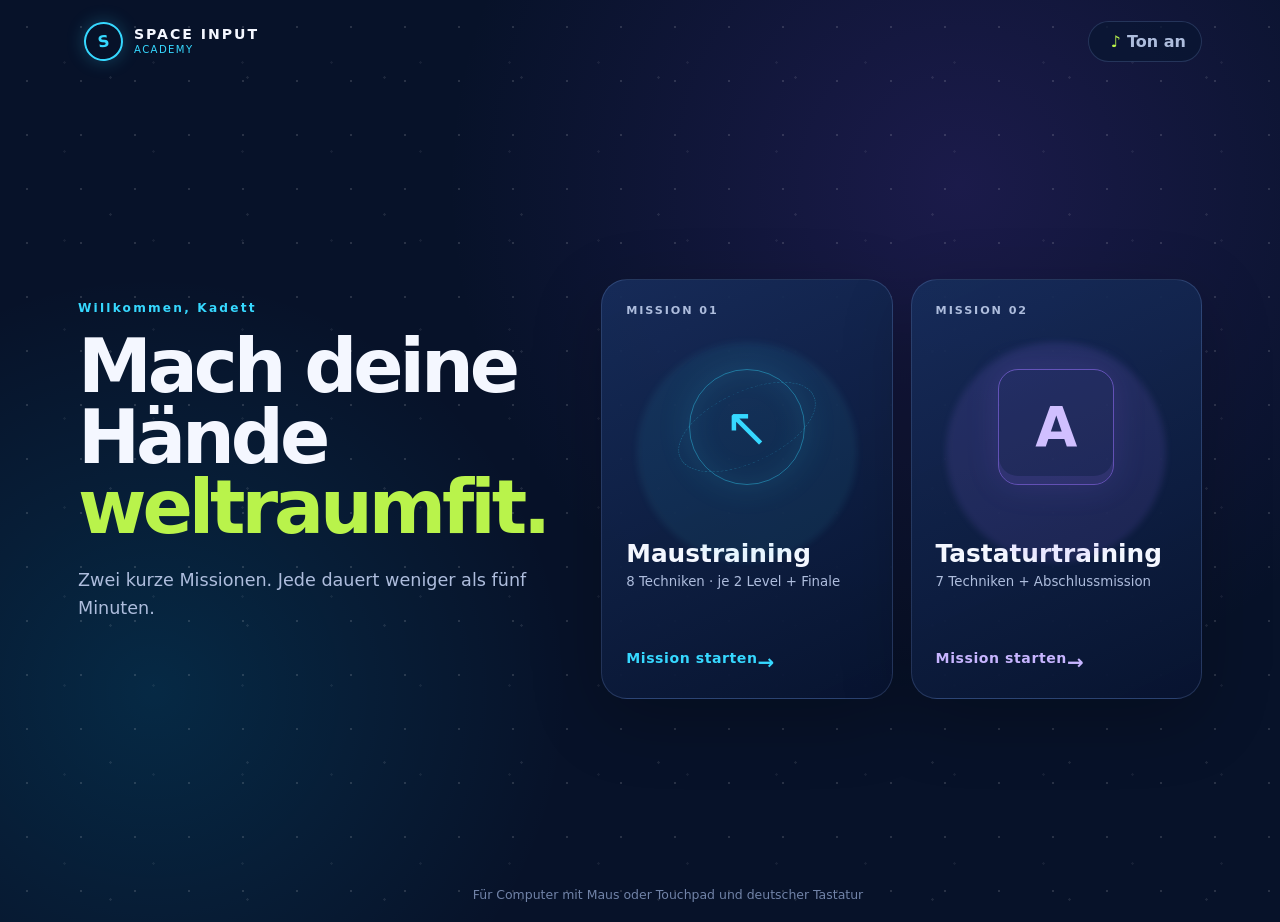
==== spaceacademy/index.html @ 89d20d67 "add space input academy" ====
<!doctype html>
<html lang="de">
<head>
  <meta charset="utf-8">
  <meta name="viewport" content="width=device-width, initial-scale=1">
  <meta name="theme-color" content="#08132e">
  <meta name="description" content="Spielerisches Maus- und Tastaturtraining im Weltraum für Kinder von 10 bis 12 Jahren.">
  <title>Space Input Academy</title>
  <link rel="stylesheet" href="styles.css">
</head>
<body>
  <div class="stars" aria-hidden="true"></div>
  <header class="topbar">
    <button class="brand" id="homeButton" aria-label="Zur Startseite">
      <span class="brand-mark">S</span>
      <span><strong>SPACE INPUT</strong><small>ACADEMY</small></span>
    </button>
    <button class="sound-button" id="soundButton" aria-pressed="false">
      <span id="soundIcon">♪</span><span id="soundLabel">Ton an</span>
    </button>
  </header>

  <main id="app" tabindex="-1">
    <section class="screen home-screen" id="homeScreen">
      <div class="mission-copy">
        <span class="eyebrow">Willkommen, Kadett</span>
        <h1>Mach deine Hände<br><em>weltraumfit.</em></h1>
        <p>Zwei kurze Missionen. Jede dauert weniger als fünf Minuten.</p>
        <div class="best-row" id="bestRow"></div>
      </div>
      <div class="mission-grid">
        <button class="mission-card mouse-card" data-start="mouse">
          <span class="card-number">MISSION 01</span>
          <span class="orbit-icon"><span>↖</span></span>
          <strong>Maustraining</strong>
          <small>8 Techniken · je 2 Level + Finale</small>
          <span class="launch">Mission starten <b>→</b></span>
        </button>
        <button class="mission-card keyboard-card" data-start="keyboard">
          <span class="card-number">MISSION 02</span>
          <span class="key-icon">A</span>
          <strong>Tastaturtraining</strong>
          <small>7 Techniken + Abschlussmission</small>
          <span class="launch">Mission starten <b>→</b></span>
        </button>
      </div>
      <p class="desktop-note">Für Computer mit Maus oder Touchpad und deutscher Tastatur</p>
    </section>

    <section class="screen game-screen hidden" id="gameScreen" aria-live="polite">
      <div class="game-head">
        <button class="exit-button" id="exitButton">← Beenden</button>
        <div class="progress-wrap">
          <div class="progress-label"><span id="missionName">Mission</span><span id="stepLabel">1 / 7</span></div>
          <div class="progress"><span id="progressBar"></span></div>
        </div>
        <div class="timer" aria-label="Verstrichene Zeit"><span>◷</span> <b id="timer">00:00</b></div>
      </div>
      <div class="instruction-panel">
        <span class="instruction-icon" id="instructionIcon">↖</span>
        <div class="instruction-copy">
          <span class="eyebrow" id="skillLabel">AUFGABE</span>
          <h2 id="instruction">Bereit?</h2>
          <button class="howto-button" id="helpButton" aria-label="Erklärung erneut öffnen">
            <span id="howToSymbol">ⓘ</span><span id="howToText">So geht's</span>
          </button>
        </div>
      </div>
      <div class="playfield" id="playfield"></div>
      <div class="feedback" id="feedback" role="status"></div>
    </section>

    <section class="screen result-screen hidden" id="resultScreen">
      <div class="result-badge" id="resultBadge">★</div>
      <span class="eyebrow">MISSION GESCHAFFT</span>
      <h1 id="resultTitle">Stark geflogen!</h1>
      <p id="resultText"></p>
      <div class="result-stats">
        <div><strong id="resultScore">0</strong><span>Punkte</span></div>
        <div><strong id="resultAccuracy">0 %</strong><span>Genauigkeit</span></div>
        <div><strong id="resultTime">00:00</strong><span>Zeit</span></div>
      </div>
      <div class="result-actions">
        <button class="primary-button" id="replayButton">Noch einmal</button>
        <button class="secondary-button" id="resultHomeButton">Andere Mission</button>
      </div>
    </section>
  </main>

  <template id="continueTemplate">
    <button class="next-button">Weiter <span>→</span></button>
  </template>
  <script src="app.js"></script>
</body>
</html>
---- spaceacademy/styles.css ----
:root {
  color-scheme: dark;
  --navy: #071229;
  --panel: rgba(10, 25, 57, .9);
  --line: rgba(150, 188, 255, .19);
  --text: #f4f7ff;
  --muted: #aebddd;
  --cyan: #36d8ff;
  --purple: #9c73ff;
  --lime: #b9f34b;
  --pink: #ff6ec7;
  --danger: #ff6b80;
}
* { box-sizing: border-box; }
html, body { min-height: 100%; }
body {
  margin: 0;
  font-family: Inter, ui-sans-serif, system-ui, -apple-system, BlinkMacSystemFont, "Segoe UI", sans-serif;
  color: var(--text);
  background:
    radial-gradient(circle at 75% 20%, rgba(91, 54, 180, .24), transparent 32rem),
    radial-gradient(circle at 12% 75%, rgba(0, 198, 255, .13), transparent 26rem),
    var(--navy);
  overflow-x: hidden;
}
button, input { font: inherit; }
button { color: inherit; }
button:focus-visible, input:focus-visible { outline: 3px solid var(--lime); outline-offset: 3px; }
.stars, .stars::before, .stars::after {
  position: fixed; inset: 0; pointer-events: none; content: "";
  background-image: radial-gradient(circle, rgba(255,255,255,.78) 1px, transparent 1.5px);
  background-size: 54px 54px;
  opacity: .18;
}
.stars::before { transform: translate(20px, 18px); background-size: 89px 89px; opacity: .45; }
.stars::after { transform: translate(42px, 9px); background-size: 137px 137px; opacity: .65; }
.topbar {
  position: relative; z-index: 5; height: 82px; display: flex; align-items: center; justify-content: space-between;
  max-width: 1180px; margin: auto; padding: 0 28px;
}
.brand { display: flex; gap: 11px; align-items: center; border: 0; background: transparent; cursor: pointer; text-align: left; }
.brand-mark {
  display: grid; place-items: center; width: 39px; height: 39px; border: 2px solid var(--cyan); border-radius: 50%;
  font-weight: 900; color: var(--cyan); box-shadow: 0 0 18px rgba(54,216,255,.25); transform: rotate(-9deg);
}
.brand strong, .brand small { display: block; letter-spacing: .14em; line-height: 1.05; }
.brand strong { font-size: .88rem; } .brand small { font-size: .63rem; color: var(--cyan); margin-top: 3px; }
.sound-button, .exit-button {
  border: 1px solid var(--line); background: rgba(9, 22, 51, .78); border-radius: 999px; padding: 10px 15px;
  cursor: pointer; color: var(--muted); font-weight: 700;
}
.sound-button:hover, .exit-button:hover { color: white; border-color: rgba(185,243,75,.5); }
.sound-button span:first-child { display: inline-grid; place-items: center; width: 23px; color: var(--lime); }
main { position: relative; z-index: 1; max-width: 1180px; margin: auto; padding: 22px 28px 48px; }
.hidden { display: none !important; }
.home-screen { min-height: calc(100vh - 130px); display: grid; grid-template-columns: .8fr 1.2fr; align-items: center; gap: 54px; }
.eyebrow { color: var(--cyan); letter-spacing: .18em; font-weight: 900; font-size: .76rem; }
h1 { font-size: clamp(2.7rem, 5.8vw, 5.3rem); line-height: .95; letter-spacing: -.055em; margin: 16px 0 22px; }
h1 em { font-style: normal; color: var(--lime); }
.mission-copy > p { color: var(--muted); font-size: 1.1rem; line-height: 1.6; max-width: 34rem; }
.best-row { display: flex; flex-wrap: wrap; gap: 10px; margin-top: 26px; min-height: 33px; }
.best-pill { padding: 7px 11px; border: 1px solid var(--line); border-radius: 8px; color: var(--muted); font-size: .8rem; }
.mission-grid { display: grid; grid-template-columns: 1fr 1fr; gap: 18px; perspective: 900px; }
.mission-card {
  min-height: 420px; border: 1px solid var(--line); border-radius: 26px; padding: 24px; text-align: left; cursor: pointer;
  background: linear-gradient(155deg, rgba(23, 45, 91, .92), rgba(8, 20, 48, .95));
  box-shadow: 0 20px 70px rgba(0,0,0,.24); display: flex; flex-direction: column; transition: transform .2s, border-color .2s;
  position: relative; overflow: hidden;
}
.mission-card::before { content: ""; position: absolute; width: 220px; height: 220px; border-radius: 50%; top: 62px; left: 50%; transform: translateX(-50%); background: rgba(54,216,255,.07); filter: blur(3px); }
.keyboard-card::before { background: rgba(156,115,255,.12); }
.mission-card:hover { transform: translateY(-7px); border-color: var(--cyan); }
.keyboard-card:hover { border-color: var(--purple); }
.card-number { font-weight: 900; font-size: .7rem; letter-spacing: .17em; color: var(--muted); }
.orbit-icon, .key-icon {
  align-self: center; margin: 52px auto 54px; width: 116px; height: 116px; display: grid; place-items: center;
  border: 1px solid rgba(54,216,255,.42); border-radius: 50%; font-size: 3.4rem; color: var(--cyan); box-shadow: inset 0 0 30px rgba(54,216,255,.1), 0 0 34px rgba(54,216,255,.13);
}
.orbit-icon { position: relative; }
.orbit-icon::after { content: ""; position: absolute; inset: -17px; border: 1px dashed rgba(54,216,255,.28); border-radius: 50%; transform: rotate(-25deg) scaleY(.48); }
.key-icon { border-radius: 20px; color: #d8caff; border-color: rgba(156,115,255,.55); font-weight: 900; box-shadow: inset 0 -8px 0 rgba(156,115,255,.12), 0 0 34px rgba(156,115,255,.14); }
.mission-card strong { font-size: 1.55rem; }.mission-card small { color: var(--muted); margin-top: 6px; }
.launch { margin-top: auto; color: var(--cyan); font-size: .88rem; font-weight: 900; letter-spacing: .04em; }
.keyboard-card .launch { color: #c7b5ff; }.launch b { float: right; font-size: 1.25rem; }
.desktop-note { position: absolute; bottom: 8px; grid-column: 1 / -1; width: 100%; text-align: center; color: #7183a8; font-size: .78rem; }
.game-screen { min-height: calc(100vh - 120px); }
.game-head { display: grid; grid-template-columns: 130px 1fr 110px; gap: 24px; align-items: center; }
.progress-wrap { max-width: 620px; width: 100%; margin: auto; }
.progress-label { display: flex; justify-content: space-between; color: var(--muted); font-size: .72rem; font-weight: 800; letter-spacing: .08em; margin-bottom: 8px; }
.progress { height: 5px; border-radius: 99px; background: rgba(255,255,255,.09); overflow: hidden; }
.progress span { display: block; width: 0; height: 100%; background: linear-gradient(90deg, var(--cyan), var(--lime)); transition: width .35s ease; }
.timer { color: var(--muted); text-align: right; font-variant-numeric: tabular-nums; }.timer span { color: var(--cyan); }
.instruction-panel { min-height: 126px; display: flex; justify-content: center; align-items: center; gap: 16px; text-align: left; padding: 14px 0; }
.instruction-icon { width: 48px; height: 48px; border: 1px solid var(--line); border-radius: 13px; display: grid; place-items: center; color: var(--lime); font-size: 1.35rem; }
.instruction-panel h2 { font-size: clamp(1.15rem, 2.5vw, 1.65rem); margin: 5px 0 0; }
.instruction-copy { max-width: 780px; }
.howto-button { display: flex; align-items: center; gap: 7px; margin-top: 7px; padding: 0; border: 0; background: transparent; color: var(--muted); font-size: .78rem; cursor: pointer; text-align: left; }
.howto-button:hover { color: var(--cyan); }
.howto-button span:first-child { color: var(--cyan); font-size: .95rem; }
.playfield {
  position: relative; min-height: 490px; max-height: 62vh; overflow: hidden; border: 1px solid var(--line); border-radius: 26px;
  background: radial-gradient(circle at 50% 90%, rgba(32,78,145,.45), transparent 43%), rgba(5, 14, 35, .88);
  box-shadow: inset 0 0 60px rgba(0,0,0,.22); user-select: none;
}
.feedback { min-height: 44px; text-align: center; padding: 12px; color: var(--muted); font-weight: 800; }
.feedback.good { color: var(--lime); }.feedback.bad { color: #ff96a5; }
.space-object { position: absolute; border: 0; cursor: pointer; display: grid; place-items: center; transition: transform .15s, filter .15s; }
.space-object:hover { filter: brightness(1.18); }.space-object:active { transform: scale(.9); }
.planet { width: 112px; height: 112px; border-radius: 50%; font-size: 3.9rem; background: rgba(255,255,255,.06); border: 1px solid rgba(255,255,255,.13); }
.planet.compact { width: 88px; height: 88px; font-size: 3rem; }
.planet .tooltip {
  position: absolute; bottom: 114%; left: 50%; transform: translate(-50%, 8px); opacity: 0; pointer-events: none;
  white-space: nowrap; padding: 9px 12px; border-radius: 9px; color: white; background: #172a56; border: 1px solid rgba(54,216,255,.45); font-size: .82rem; transition: .18s;
}
.planet.revealed .tooltip { opacity: 1; transform: translate(-50%, 0); }
.dwell-ring { position: absolute; inset: -9px; border: 3px solid transparent; border-top-color: var(--lime); border-radius: 50%; opacity: 0; }
.planet.dwelling .dwell-ring { opacity: 1; animation: dwell .8s linear; }
@keyframes dwell { from { transform: rotate(0); } to { transform: rotate(360deg); } }
.orb { width: 70px; height: 70px; border-radius: 50%; background: radial-gradient(circle at 35% 30%, white, var(--cyan) 16%, #1873bc 65%, #092e6b); box-shadow: 0 0 28px rgba(54,216,255,.55); }
.orb.drifting { animation: drift 1.35s ease-in-out infinite alternate; }
@keyframes drift { to { translate: var(--drift, 28px) -14px; } }
.crystal { width: 86px; height: 86px; background: rgba(156,115,255,.18); border: 2px solid var(--purple); clip-path: polygon(50% 0, 88% 30%, 72% 100%, 28% 100%, 12% 30%); font-size: 2rem; }
.crystal.small { transform: scale(.74); }
.alien { width: 112px; height: 112px; border-radius: 32px 32px 48px 48px; background: rgba(185,243,75,.13); border: 2px solid var(--lime); font-size: 3.7rem; }
.alien.compact { transform: scale(.84); }
.wish-tag { position: absolute; top: -34px; left: 50%; translate: -50% 0; padding: 5px 9px; border-radius: 7px; background: #152953; color: white; border: 1px solid var(--line); font-size: .7rem; font-weight: 900; }
.context-menu { position: absolute; z-index: 20; width: 180px; padding: 7px; border-radius: 13px; background: #152953; border: 1px solid rgba(185,243,75,.45); box-shadow: 0 15px 34px rgba(0,0,0,.4); }
.context-menu button { width: 100%; border: 0; background: transparent; text-align: left; padding: 10px; border-radius: 8px; cursor: pointer; }
.context-menu button:hover { background: rgba(54,216,255,.15); }
.tiny-target { width: 34px; height: 34px; border-radius: 50%; border: 2px solid var(--pink); background: rgba(255,110,199,.15); box-shadow: 0 0 0 8px rgba(255,110,199,.05), 0 0 20px rgba(255,110,199,.38); }
.tiny-target.micro { width: 24px; height: 24px; }
.cargo { width: 76px; height: 66px; border-radius: 12px; display: grid; place-items: center; cursor: grab; font-size: 1.7rem; font-weight: 900; border: 2px solid currentColor; background: #10234b; position: absolute; touch-action: none; }
.cargo:active { cursor: grabbing; }.cargo.cyan { color: var(--cyan); }.cargo.purple { color: var(--purple); }
.cargo.pink, .dock.pink { color: var(--pink); }.cargo.small { width: 62px; height: 54px; }
.dock { position: absolute; bottom: 30px; width: 136px; height: 96px; border-radius: 16px; border: 2px dashed currentColor; display: grid; place-items: center; font-weight: 900; letter-spacing: .08em; opacity: .8; }
.dock.cyan { color: var(--cyan); }.dock.purple { color: var(--purple); }
.scroll-shell { width: min(670px, calc(100% - 42px)); height: 390px; position: absolute; left: 50%; top: 50%; translate: -50% -50%; border: 1px solid var(--line); border-radius: 18px; overflow: hidden; background: #091a3b; box-shadow: 0 22px 55px rgba(0,0,0,.32); }
.scroll-header { height: 52px; display: flex; justify-content: space-between; align-items: center; padding: 0 18px; border-bottom: 1px solid var(--line); color: var(--cyan); font-size: .75rem; font-weight: 900; letter-spacing: .08em; }
.scroll-console { height: 338px; overflow-y: auto; overscroll-behavior: contain; scroll-behavior: smooth; padding: 12px; scrollbar-color: var(--cyan) #091a3b; }
.log-entry { min-height: 92px; display: flex; align-items: center; gap: 18px; padding: 18px; margin-bottom: 10px; border: 1px solid var(--line); border-radius: 12px; color: #dbe5fa; background: rgba(255,255,255,.025); }
.log-entry b { color: var(--purple); }.log-entry span { font-weight: 800; }
.scroll-finish { height: 145px; display: flex; flex-direction: column; justify-content: center; align-items: center; gap: 8px; border: 2px solid var(--lime); border-radius: 14px; color: var(--lime); background: rgba(185,243,75,.07); }
.scroll-finish span { color: var(--muted); font-size: .85rem; }
.station-row { width: 100%; min-height: 78px; display: grid; grid-template-columns: 90px 1fr 60px; align-items: center; text-align: left; gap: 14px; padding: 13px 16px; margin-bottom: 9px; border: 1px solid var(--line); border-radius: 11px; color: var(--muted); background: rgba(255,255,255,.025); cursor: pointer; }
.station-row:hover { border-color: var(--cyan); color: white; }.station-row strong { color: white; }.station-row small { text-align: right; }
.station-row.target-station { border-left: 4px solid var(--lime); }
.mini-scroller { position: absolute; left: 50%; top: 50%; translate: -50% -50%; width: min(460px, calc(100% - 40px)); height: 260px; overflow-y: auto; padding: 12px; border: 2px solid var(--cyan); border-radius: 16px; background: #091a3b; scrollbar-color: var(--cyan) #091a3b; }
.mini-scroller div { min-height: 90px; display: grid; place-items: center; border-bottom: 1px solid var(--line); color: var(--muted); font-weight: 800; }
.mini-scroller .mini-scroll-goal { color: var(--lime); border: 1px solid var(--lime); border-radius: 10px; }
.wire-wrap { position: absolute; inset: 22px; display: grid; place-items: center; }
#wireCanvas { width: min(820px, 100%); height: 390px; max-height: 48vh; border-radius: 18px; cursor: crosshair; }
#wireCanvas.wire-active { cursor: none; }
.key-display { height: 100%; display: grid; align-content: center; justify-items: center; gap: 24px; padding: 30px; }
.target-keys { font-size: clamp(2.3rem, 7vw, 5.5rem); letter-spacing: .18em; font-weight: 900; color: white; text-align: center; word-break: break-all; }
.target-keys .done { color: var(--lime); opacity: .48; }.target-keys .current { color: var(--cyan); text-decoration: underline; text-underline-offset: 12px; }
.keyboard-hint { color: var(--muted); font-size: .9rem; text-align: center; }
.keycap { display: inline-block; min-width: 32px; padding: 5px 8px; margin: 0 3px; border: 1px solid rgba(255,255,255,.3); border-radius: 7px; background: rgba(255,255,255,.08); box-shadow: inset 0 -3px rgba(0,0,0,.25); color: white; }
.type-input { width: min(620px, 90%); border: 2px solid var(--purple); border-radius: 16px; background: rgba(14,28,62,.95); color: white; font-size: clamp(1.35rem, 4vw, 2.2rem); padding: 17px 20px; text-align: center; caret-color: var(--lime); }
.arrow-grid { display: grid; grid-template-columns: repeat(5, 58px); grid-template-rows: repeat(4, 58px); gap: 7px; }
.grid-cell { border: 1px solid rgba(255,255,255,.09); border-radius: 11px; display: grid; place-items: center; font-size: 1.5rem; }
.grid-cell.ship { background: rgba(54,216,255,.2); border-color: var(--cyan); }.grid-cell.goal { background: rgba(185,243,75,.12); border-color: var(--lime); }
.radar-wrap { height: 100%; display: grid; place-items: center; align-content: center; gap: 15px; padding: 20px; }
.radar-counter { color: var(--cyan); font-size: .75rem; font-weight: 900; letter-spacing: .12em; }
.radar { position: relative; width: min(320px, 72vw); aspect-ratio: 1; border: 2px solid rgba(54,216,255,.55); border-radius: 50%; background: radial-gradient(circle, rgba(54,216,255,.12), transparent 62%); box-shadow: inset 0 0 55px rgba(54,216,255,.09), 0 0 35px rgba(54,216,255,.09); }
.radar-ring { position: absolute; border: 1px solid rgba(54,216,255,.2); border-radius: 50%; inset: 18%; }.radar-ring.ring-two { inset: 36%; }
.radar-axis { position: absolute; background: rgba(54,216,255,.18); }.axis-x { height: 1px; left: 6%; right: 6%; top: 50%; }.axis-y { width: 1px; top: 6%; bottom: 6%; left: 50%; }
.radar-ship { position: absolute; left: 50%; top: 50%; translate: -50% -50%; color: var(--cyan); font-size: 2rem; filter: drop-shadow(0 0 9px var(--cyan)); }
.radar-beacon { position: absolute; color: var(--lime); font-size: 1.8rem; filter: drop-shadow(0 0 11px var(--lime)); transition: .2s; }
.radar-beacon.north { left: 50%; top: 9%; translate: -50% 0; }.radar-beacon.east { right: 9%; top: 50%; translate: 0 -50%; }.radar-beacon.south { left: 50%; bottom: 9%; translate: -50% 0; }.radar-beacon.west { left: 9%; top: 50%; translate: 0 -50%; }
.radar-prompt { color: var(--muted); font-weight: 800; }
.result-screen { min-height: calc(100vh - 140px); display: flex; flex-direction: column; align-items: center; justify-content: center; text-align: center; }
.result-badge { width: 104px; height: 104px; display: grid; place-items: center; border-radius: 50%; border: 2px solid var(--lime); color: var(--lime); background: rgba(185,243,75,.08); font-size: 3.5rem; box-shadow: 0 0 40px rgba(185,243,75,.15); margin-bottom: 22px; }
.result-screen h1 { font-size: clamp(2.6rem, 6vw, 4.7rem); margin: 12px 0; }.result-screen > p { color: var(--muted); }
.result-stats { display: flex; border: 1px solid var(--line); border-radius: 20px; overflow: hidden; margin: 28px 0; }
.result-stats div { min-width: 150px; padding: 18px 25px; border-right: 1px solid var(--line); }.result-stats div:last-child { border: 0; }
.result-stats strong, .result-stats span { display: block; }.result-stats strong { font-size: 1.65rem; }.result-stats span { color: var(--muted); font-size: .73rem; margin-top: 4px; }
.result-actions { display: flex; gap: 12px; }
.primary-button, .secondary-button, .next-button { border: 0; border-radius: 12px; padding: 13px 20px; font-weight: 900; cursor: pointer; }
.primary-button, .next-button { background: var(--lime); color: #0b172b; }.secondary-button { background: transparent; color: white; border: 1px solid var(--line); }
.next-button { position: absolute; bottom: 28px; left: 50%; transform: translateX(-50%); min-width: 160px; }
.briefing {
  position: absolute; inset: 0; z-index: 50; display: grid; place-items: center; padding: 22px;
  background: rgba(3, 10, 27, .84); backdrop-filter: blur(8px);
}
.briefing-card { width: min(560px, 100%); border: 1px solid rgba(54,216,255,.35); border-radius: 22px; padding: 26px; background: #0d2047; box-shadow: 0 28px 90px rgba(0,0,0,.48); }
.briefing-top { display: flex; align-items: center; justify-content: space-between; gap: 16px; }
.briefing-step { color: var(--muted); font-weight: 900; font-size: .75rem; }
.briefing-card h3 { margin: 13px 0 8px; font-size: 1.7rem; }
.briefing-card > p { margin: 0; color: #d8e2fa; line-height: 1.55; font-size: 1rem; }
.briefing-keys { display: flex; align-items: center; gap: 13px; margin: 20px 0; padding: 13px; border-radius: 12px; background: rgba(4,14,36,.55); color: var(--muted); font-size: .86rem; line-height: 1.4; }
.mouse-mini { min-width: 38px; height: 38px; display: grid; place-items: center; border: 1px solid var(--cyan); border-radius: 18px; color: var(--cyan); font-weight: 900; }
.briefing-start { width: 100%; }
.mixed-status { position: absolute; z-index: 10; top: 16px; left: 16px; padding: 8px 11px; border-radius: 9px; background: rgba(7,18,41,.88); border: 1px solid var(--line); color: var(--cyan); font-size: .75rem; font-weight: 900; letter-spacing: .06em; }
.final-code { font-size: clamp(1.7rem, 5vw, 3.8rem); }
.briefing-level { color: var(--cyan); letter-spacing: .14em; font-size: .69rem; font-weight: 900; }
.briefing-symbol { min-width: 58px; height: 58px; display: grid; place-items: center; border-radius: 15px; border: 1px solid rgba(185,243,75,.45); color: var(--lime); font-size: 1.65rem; font-weight: 900; }
.briefing h3 { margin: 18px 0 9px; font-size: 1.75rem; }.briefing p { color: #c1cdeb; line-height: 1.55; margin: 0; }
.briefing-location { display: flex; align-items: center; gap: 12px; padding: 13px; margin-top: 17px; border-radius: 13px; background: rgba(255,255,255,.055); color: var(--muted); font-size: .88rem; }
.briefing-location strong { color: white; }
.briefing-actions { display: flex; align-items: center; justify-content: space-between; gap: 14px; margin-top: 22px; }
.briefing-actions label { color: var(--muted); font-size: .8rem; display: flex; gap: 7px; align-items: center; }
.briefing-start { border: 0; border-radius: 11px; padding: 12px 18px; background: var(--lime); color: #08142c; font-weight: 900; cursor: pointer; }
.keyboard-map { display: grid; grid-template-columns: 1.4fr repeat(3, .8fr); gap: 5px; width: 170px; }
.keyboard-map span { height: 22px; border: 1px solid rgba(255,255,255,.22); border-radius: 4px; background: rgba(255,255,255,.05); }
.keyboard-map .marked { background: rgba(185,243,75,.25); border-color: var(--lime); box-shadow: 0 0 10px rgba(185,243,75,.2); }
.mixed-checklist { position: absolute; left: 22px; top: 22px; z-index: 4; padding: 12px 14px; border: 1px solid var(--line); border-radius: 13px; background: rgba(8,20,48,.86); font-size: .76rem; color: var(--muted); line-height: 1.8; }
.mixed-checklist b { color: var(--lime); }.mixed-checklist .active { color: white; font-weight: 800; }
.success-pulse { animation: success .42s ease; }
@keyframes success { 50% { box-shadow: inset 0 0 80px rgba(185,243,75,.19); } }
@media (max-width: 780px) {
  .home-screen { grid-template-columns: 1fr; padding-top: 25px; }.mission-copy { text-align: center; }.mission-copy > p { margin-inline: auto; }
  .best-row { justify-content: center; }.mission-grid { max-width: 590px; margin: auto; width: 100%; }.mission-card { min-height: 350px; }.orbit-icon, .key-icon { margin: 35px auto; }
  .desktop-note { position: static; }.game-head { grid-template-columns: auto 1fr auto; gap: 10px; }.exit-button { font-size: 0; }.exit-button::after { content: "←"; font-size: 1rem; }
  .playfield { min-height: 450px; }.result-stats div { min-width: 105px; padding: 16px 10px; }
}
@media (max-width: 520px) {
  .topbar { padding: 0 16px; }.sound-button #soundLabel { display: none; } main { padding: 12px 16px 34px; }
  .mission-grid { grid-template-columns: 1fr; }.mission-card { min-height: 255px; }.orbit-icon, .key-icon { width: 80px; height: 80px; font-size: 2.5rem; margin: 22px auto; }
  .mission-copy h1 { font-size: 3rem; }.mission-copy > p { font-size: 1rem; }.result-stats { width: 100%; }.result-stats div { flex: 1; min-width: 0; }
}
@media (prefers-reduced-motion: reduce) { *, *::before, *::after { scroll-behavior: auto !important; animation-duration: .01ms !important; transition-duration: .01ms !important; } }
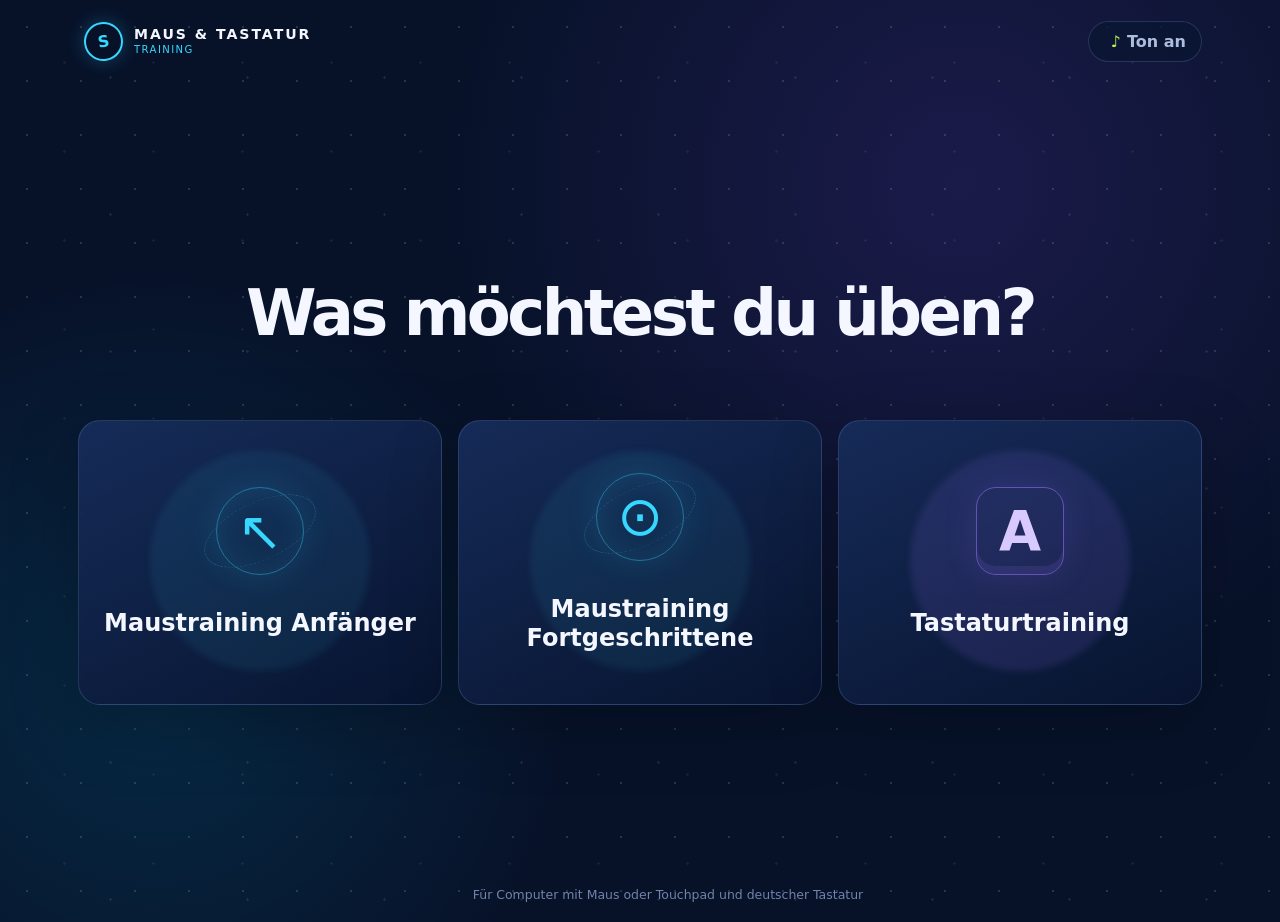
==== commit bfc8187f: "rework space academy" ====
--- a/spaceacademy/index.html
+++ b/spaceacademy/index.html
@@ -13,7 +13,7 @@
   <header class="topbar">
     <button class="brand" id="homeButton" aria-label="Zur Startseite">
       <span class="brand-mark">S</span>
-      <span><strong>SPACE INPUT</strong><small>ACADEMY</small></span>
+      <span><strong>MAUS &amp; TASTATUR</strong><small>TRAINING</small></span>
     </button>
     <button class="sound-button" id="soundButton" aria-pressed="false">
       <span id="soundIcon">♪</span><span id="soundLabel">Ton an</span>
@@ -23,25 +23,21 @@
   <main id="app" tabindex="-1">
     <section class="screen home-screen" id="homeScreen">
       <div class="mission-copy">
-        <span class="eyebrow">Willkommen, Kadett</span>
-        <h1>Mach deine Hände<br><em>weltraumfit.</em></h1>
-        <p>Zwei kurze Missionen. Jede dauert weniger als fünf Minuten.</p>
+        <h1>Was möchtest du üben?</h1>
         <div class="best-row" id="bestRow"></div>
       </div>
       <div class="mission-grid">
-        <button class="mission-card mouse-card" data-start="mouse">
-          <span class="card-number">MISSION 01</span>
-          <span class="orbit-icon"><span>↖</span></span>
-          <strong>Maustraining</strong>
-          <small>8 Techniken · je 2 Level + Finale</small>
-          <span class="launch">Mission starten <b>→</b></span>
+        <button class="mission-card mouse-card" data-start="mouse-basic" aria-label="Maustraining Anfänger">
+          <span class="orbit-icon" aria-hidden="true"><span>↖</span></span>
+          <strong>Maustraining Anfänger</strong>
         </button>
-        <button class="mission-card keyboard-card" data-start="keyboard">
-          <span class="card-number">MISSION 02</span>
-          <span class="key-icon">A</span>
+        <button class="mission-card mouse-card pro-card" data-start="mouse-pro" aria-label="Maustraining Fortgeschrittene">
+          <span class="orbit-icon" aria-hidden="true"><span>⊙</span></span>
+          <strong>Maustraining Fortgeschrittene</strong>
+        </button>
+        <button class="mission-card keyboard-card" data-start="keyboard" aria-label="Tastaturtraining">
+          <span class="key-icon" aria-hidden="true">A</span>
           <strong>Tastaturtraining</strong>
-          <small>7 Techniken + Abschlussmission</small>
-          <span class="launch">Mission starten <b>→</b></span>
         </button>
       </div>
       <p class="desktop-note">Für Computer mit Maus oder Touchpad und deutscher Tastatur</p>
@@ -59,11 +55,9 @@
       <div class="instruction-panel">
         <span class="instruction-icon" id="instructionIcon">↖</span>
         <div class="instruction-copy">
-          <span class="eyebrow" id="skillLabel">AUFGABE</span>
-          <h2 id="instruction">Bereit?</h2>
-          <button class="howto-button" id="helpButton" aria-label="Erklärung erneut öffnen">
-            <span id="howToSymbol">ⓘ</span><span id="howToText">So geht's</span>
-          </button>
+          <h2 id="taskTitle">Bereit?</h2>
+          <p class="task-explanation" id="taskExplanation"></p>
+          <p class="task-command" id="instruction"></p>
         </div>
       </div>
       <div class="playfield" id="playfield"></div>
@@ -82,7 +76,7 @@
       </div>
       <div class="result-actions">
         <button class="primary-button" id="replayButton">Noch einmal</button>
-        <button class="secondary-button" id="resultHomeButton">Andere Mission</button>
+        <button class="secondary-button" id="resultHomeButton">Anderes Training</button>
       </div>
     </section>
   </main>
--- a/spaceacademy/styles.css
+++ b/spaceacademy/styles.css
@@ -53,35 +53,31 @@
 .sound-button span:first-child { display: inline-grid; place-items: center; width: 23px; color: var(--lime); }
 main { position: relative; z-index: 1; max-width: 1180px; margin: auto; padding: 22px 28px 48px; }
 .hidden { display: none !important; }
-.home-screen { min-height: calc(100vh - 130px); display: grid; grid-template-columns: .8fr 1.2fr; align-items: center; gap: 54px; }
+.home-screen { min-height: calc(100vh - 130px); display: grid; grid-template-columns: 1fr; align-content: center; gap: 36px; }
 .eyebrow { color: var(--cyan); letter-spacing: .18em; font-weight: 900; font-size: .76rem; }
 h1 { font-size: clamp(2.7rem, 5.8vw, 5.3rem); line-height: .95; letter-spacing: -.055em; margin: 16px 0 22px; }
 h1 em { font-style: normal; color: var(--lime); }
-.mission-copy > p { color: var(--muted); font-size: 1.1rem; line-height: 1.6; max-width: 34rem; }
-.best-row { display: flex; flex-wrap: wrap; gap: 10px; margin-top: 26px; min-height: 33px; }
+.mission-copy { text-align: center; }.mission-copy h1 { font-size: clamp(2.5rem, 5vw, 4.2rem); line-height: 1; margin: 8px 0 0; }
+.best-row { display: flex; flex-wrap: wrap; justify-content: center; gap: 10px; margin-top: 14px; min-height: 25px; }
 .best-pill { padding: 7px 11px; border: 1px solid var(--line); border-radius: 8px; color: var(--muted); font-size: .8rem; }
-.mission-grid { display: grid; grid-template-columns: 1fr 1fr; gap: 18px; perspective: 900px; }
+.mission-grid { display: grid; grid-template-columns: repeat(3, 1fr); gap: 16px; perspective: 900px; }
 .mission-card {
-  min-height: 420px; border: 1px solid var(--line); border-radius: 26px; padding: 24px; text-align: left; cursor: pointer;
+  min-height: 285px; border: 1px solid var(--line); border-radius: 22px; padding: 24px; text-align: center; cursor: pointer;
   background: linear-gradient(155deg, rgba(23, 45, 91, .92), rgba(8, 20, 48, .95));
-  box-shadow: 0 20px 70px rgba(0,0,0,.24); display: flex; flex-direction: column; transition: transform .2s, border-color .2s;
+  box-shadow: 0 20px 70px rgba(0,0,0,.24); display: flex; flex-direction: column; align-items: center; justify-content: center; gap: 34px; transition: transform .2s, border-color .2s;
   position: relative; overflow: hidden;
 }
-.mission-card::before { content: ""; position: absolute; width: 220px; height: 220px; border-radius: 50%; top: 62px; left: 50%; transform: translateX(-50%); background: rgba(54,216,255,.07); filter: blur(3px); }
+.mission-card::before { content: ""; position: absolute; width: 220px; height: 220px; border-radius: 50%; top: 30px; left: 50%; transform: translateX(-50%); background: rgba(54,216,255,.07); filter: blur(3px); }
 .keyboard-card::before { background: rgba(156,115,255,.12); }
 .mission-card:hover { transform: translateY(-7px); border-color: var(--cyan); }
 .keyboard-card:hover { border-color: var(--purple); }
-.card-number { font-weight: 900; font-size: .7rem; letter-spacing: .17em; color: var(--muted); }
 .orbit-icon, .key-icon {
-  align-self: center; margin: 52px auto 54px; width: 116px; height: 116px; display: grid; place-items: center;
+  position: relative; align-self: center; margin: 0 auto; width: 88px; height: 88px; display: grid; place-items: center;
   border: 1px solid rgba(54,216,255,.42); border-radius: 50%; font-size: 3.4rem; color: var(--cyan); box-shadow: inset 0 0 30px rgba(54,216,255,.1), 0 0 34px rgba(54,216,255,.13);
 }
-.orbit-icon { position: relative; }
 .orbit-icon::after { content: ""; position: absolute; inset: -17px; border: 1px dashed rgba(54,216,255,.28); border-radius: 50%; transform: rotate(-25deg) scaleY(.48); }
 .key-icon { border-radius: 20px; color: #d8caff; border-color: rgba(156,115,255,.55); font-weight: 900; box-shadow: inset 0 -8px 0 rgba(156,115,255,.12), 0 0 34px rgba(156,115,255,.14); }
-.mission-card strong { font-size: 1.55rem; }.mission-card small { color: var(--muted); margin-top: 6px; }
-.launch { margin-top: auto; color: var(--cyan); font-size: .88rem; font-weight: 900; letter-spacing: .04em; }
-.keyboard-card .launch { color: #c7b5ff; }.launch b { float: right; font-size: 1.25rem; }
+.mission-card strong { position: relative; font-size: 1.5rem; line-height: 1.2; }
 .desktop-note { position: absolute; bottom: 8px; grid-column: 1 / -1; width: 100%; text-align: center; color: #7183a8; font-size: .78rem; }
 .game-screen { min-height: calc(100vh - 120px); }
 .game-head { display: grid; grid-template-columns: 130px 1fr 110px; gap: 24px; align-items: center; }
@@ -90,13 +86,12 @@
 .progress { height: 5px; border-radius: 99px; background: rgba(255,255,255,.09); overflow: hidden; }
 .progress span { display: block; width: 0; height: 100%; background: linear-gradient(90deg, var(--cyan), var(--lime)); transition: width .35s ease; }
 .timer { color: var(--muted); text-align: right; font-variant-numeric: tabular-nums; }.timer span { color: var(--cyan); }
-.instruction-panel { min-height: 126px; display: flex; justify-content: center; align-items: center; gap: 16px; text-align: left; padding: 14px 0; }
-.instruction-icon { width: 48px; height: 48px; border: 1px solid var(--line); border-radius: 13px; display: grid; place-items: center; color: var(--lime); font-size: 1.35rem; }
-.instruction-panel h2 { font-size: clamp(1.15rem, 2.5vw, 1.65rem); margin: 5px 0 0; }
-.instruction-copy { max-width: 780px; }
-.howto-button { display: flex; align-items: center; gap: 7px; margin-top: 7px; padding: 0; border: 0; background: transparent; color: var(--muted); font-size: .78rem; cursor: pointer; text-align: left; }
-.howto-button:hover { color: var(--cyan); }
-.howto-button span:first-child { color: var(--cyan); font-size: .95rem; }
+.instruction-panel { min-height: 164px; display: grid; grid-template-columns: 48px minmax(0, 820px); justify-content: center; align-items: start; gap: 16px; text-align: left; padding: 14px 0 18px; }
+.instruction-icon { width: 48px; height: 48px; margin-top: 2px; border: 1px solid var(--line); border-radius: 13px; display: grid; place-items: center; color: var(--lime); font-size: 1.35rem; }
+.instruction-panel h2 { font-size: clamp(1.2rem, 2.5vw, 1.55rem); margin: 0; }
+.instruction-copy { max-width: 820px; }
+.task-explanation { margin: 7px 0 0; color: var(--muted); font-size: 1rem; line-height: 1.45; }
+.task-command { margin: 8px 0 0; color: white; font-size: 1.06rem; line-height: 1.4; font-weight: 850; }
 .playfield {
   position: relative; min-height: 490px; max-height: 62vh; overflow: hidden; border: 1px solid var(--line); border-radius: 26px;
   background: radial-gradient(circle at 50% 90%, rgba(32,78,145,.45), transparent 43%), rgba(5, 14, 35, .88);
@@ -127,8 +122,6 @@
 .context-menu { position: absolute; z-index: 20; width: 180px; padding: 7px; border-radius: 13px; background: #152953; border: 1px solid rgba(185,243,75,.45); box-shadow: 0 15px 34px rgba(0,0,0,.4); }
 .context-menu button { width: 100%; border: 0; background: transparent; text-align: left; padding: 10px; border-radius: 8px; cursor: pointer; }
 .context-menu button:hover { background: rgba(54,216,255,.15); }
-.tiny-target { width: 34px; height: 34px; border-radius: 50%; border: 2px solid var(--pink); background: rgba(255,110,199,.15); box-shadow: 0 0 0 8px rgba(255,110,199,.05), 0 0 20px rgba(255,110,199,.38); }
-.tiny-target.micro { width: 24px; height: 24px; }
 .cargo { width: 76px; height: 66px; border-radius: 12px; display: grid; place-items: center; cursor: grab; font-size: 1.7rem; font-weight: 900; border: 2px solid currentColor; background: #10234b; position: absolute; touch-action: none; }
 .cargo:active { cursor: grabbing; }.cargo.cyan { color: var(--cyan); }.cargo.purple { color: var(--purple); }
 .cargo.pink, .dock.pink { color: var(--pink); }.cargo.small { width: 62px; height: 54px; }
@@ -178,44 +171,19 @@
 .primary-button, .secondary-button, .next-button { border: 0; border-radius: 12px; padding: 13px 20px; font-weight: 900; cursor: pointer; }
 .primary-button, .next-button { background: var(--lime); color: #0b172b; }.secondary-button { background: transparent; color: white; border: 1px solid var(--line); }
 .next-button { position: absolute; bottom: 28px; left: 50%; transform: translateX(-50%); min-width: 160px; }
-.briefing {
-  position: absolute; inset: 0; z-index: 50; display: grid; place-items: center; padding: 22px;
-  background: rgba(3, 10, 27, .84); backdrop-filter: blur(8px);
-}
-.briefing-card { width: min(560px, 100%); border: 1px solid rgba(54,216,255,.35); border-radius: 22px; padding: 26px; background: #0d2047; box-shadow: 0 28px 90px rgba(0,0,0,.48); }
-.briefing-top { display: flex; align-items: center; justify-content: space-between; gap: 16px; }
-.briefing-step { color: var(--muted); font-weight: 900; font-size: .75rem; }
-.briefing-card h3 { margin: 13px 0 8px; font-size: 1.7rem; }
-.briefing-card > p { margin: 0; color: #d8e2fa; line-height: 1.55; font-size: 1rem; }
-.briefing-keys { display: flex; align-items: center; gap: 13px; margin: 20px 0; padding: 13px; border-radius: 12px; background: rgba(4,14,36,.55); color: var(--muted); font-size: .86rem; line-height: 1.4; }
-.mouse-mini { min-width: 38px; height: 38px; display: grid; place-items: center; border: 1px solid var(--cyan); border-radius: 18px; color: var(--cyan); font-weight: 900; }
-.briefing-start { width: 100%; }
-.mixed-status { position: absolute; z-index: 10; top: 16px; left: 16px; padding: 8px 11px; border-radius: 9px; background: rgba(7,18,41,.88); border: 1px solid var(--line); color: var(--cyan); font-size: .75rem; font-weight: 900; letter-spacing: .06em; }
+.mixed-status { position: absolute; z-index: 10; top: 16px; left: 16px; right: 16px; width: fit-content; max-width: calc(100% - 32px); padding: 8px 11px; border-radius: 9px; background: rgba(7,18,41,.88); border: 1px solid var(--line); color: var(--cyan); font-size: .75rem; font-weight: 900; line-height: 1.35; letter-spacing: .04em; }
 .final-code { font-size: clamp(1.7rem, 5vw, 3.8rem); }
-.briefing-level { color: var(--cyan); letter-spacing: .14em; font-size: .69rem; font-weight: 900; }
-.briefing-symbol { min-width: 58px; height: 58px; display: grid; place-items: center; border-radius: 15px; border: 1px solid rgba(185,243,75,.45); color: var(--lime); font-size: 1.65rem; font-weight: 900; }
-.briefing h3 { margin: 18px 0 9px; font-size: 1.75rem; }.briefing p { color: #c1cdeb; line-height: 1.55; margin: 0; }
-.briefing-location { display: flex; align-items: center; gap: 12px; padding: 13px; margin-top: 17px; border-radius: 13px; background: rgba(255,255,255,.055); color: var(--muted); font-size: .88rem; }
-.briefing-location strong { color: white; }
-.briefing-actions { display: flex; align-items: center; justify-content: space-between; gap: 14px; margin-top: 22px; }
-.briefing-actions label { color: var(--muted); font-size: .8rem; display: flex; gap: 7px; align-items: center; }
-.briefing-start { border: 0; border-radius: 11px; padding: 12px 18px; background: var(--lime); color: #08142c; font-weight: 900; cursor: pointer; }
-.keyboard-map { display: grid; grid-template-columns: 1.4fr repeat(3, .8fr); gap: 5px; width: 170px; }
-.keyboard-map span { height: 22px; border: 1px solid rgba(255,255,255,.22); border-radius: 4px; background: rgba(255,255,255,.05); }
-.keyboard-map .marked { background: rgba(185,243,75,.25); border-color: var(--lime); box-shadow: 0 0 10px rgba(185,243,75,.2); }
-.mixed-checklist { position: absolute; left: 22px; top: 22px; z-index: 4; padding: 12px 14px; border: 1px solid var(--line); border-radius: 13px; background: rgba(8,20,48,.86); font-size: .76rem; color: var(--muted); line-height: 1.8; }
-.mixed-checklist b { color: var(--lime); }.mixed-checklist .active { color: white; font-weight: 800; }
 .success-pulse { animation: success .42s ease; }
 @keyframes success { 50% { box-shadow: inset 0 0 80px rgba(185,243,75,.19); } }
 @media (max-width: 780px) {
   .home-screen { grid-template-columns: 1fr; padding-top: 25px; }.mission-copy { text-align: center; }.mission-copy > p { margin-inline: auto; }
-  .best-row { justify-content: center; }.mission-grid { max-width: 590px; margin: auto; width: 100%; }.mission-card { min-height: 350px; }.orbit-icon, .key-icon { margin: 35px auto; }
+  .best-row { justify-content: center; }.mission-grid { grid-template-columns: 1fr; max-width: 430px; margin: auto; width: 100%; }.mission-card { min-height: 250px; }.orbit-icon, .key-icon { margin: 0 auto; }
   .desktop-note { position: static; }.game-head { grid-template-columns: auto 1fr auto; gap: 10px; }.exit-button { font-size: 0; }.exit-button::after { content: "←"; font-size: 1rem; }
   .playfield { min-height: 450px; }.result-stats div { min-width: 105px; padding: 16px 10px; }
 }
 @media (max-width: 520px) {
   .topbar { padding: 0 16px; }.sound-button #soundLabel { display: none; } main { padding: 12px 16px 34px; }
-  .mission-grid { grid-template-columns: 1fr; }.mission-card { min-height: 255px; }.orbit-icon, .key-icon { width: 80px; height: 80px; font-size: 2.5rem; margin: 22px auto; }
+  .mission-grid { grid-template-columns: 1fr; }.mission-card { min-height: 235px; }.orbit-icon, .key-icon { width: 80px; height: 80px; font-size: 2.5rem; margin: 0 auto; }
   .mission-copy h1 { font-size: 3rem; }.mission-copy > p { font-size: 1rem; }.result-stats { width: 100%; }.result-stats div { flex: 1; min-width: 0; }
 }
 @media (prefers-reduced-motion: reduce) { *, *::before, *::after { scroll-behavior: auto !important; animation-duration: .01ms !important; transition-duration: .01ms !important; } }
